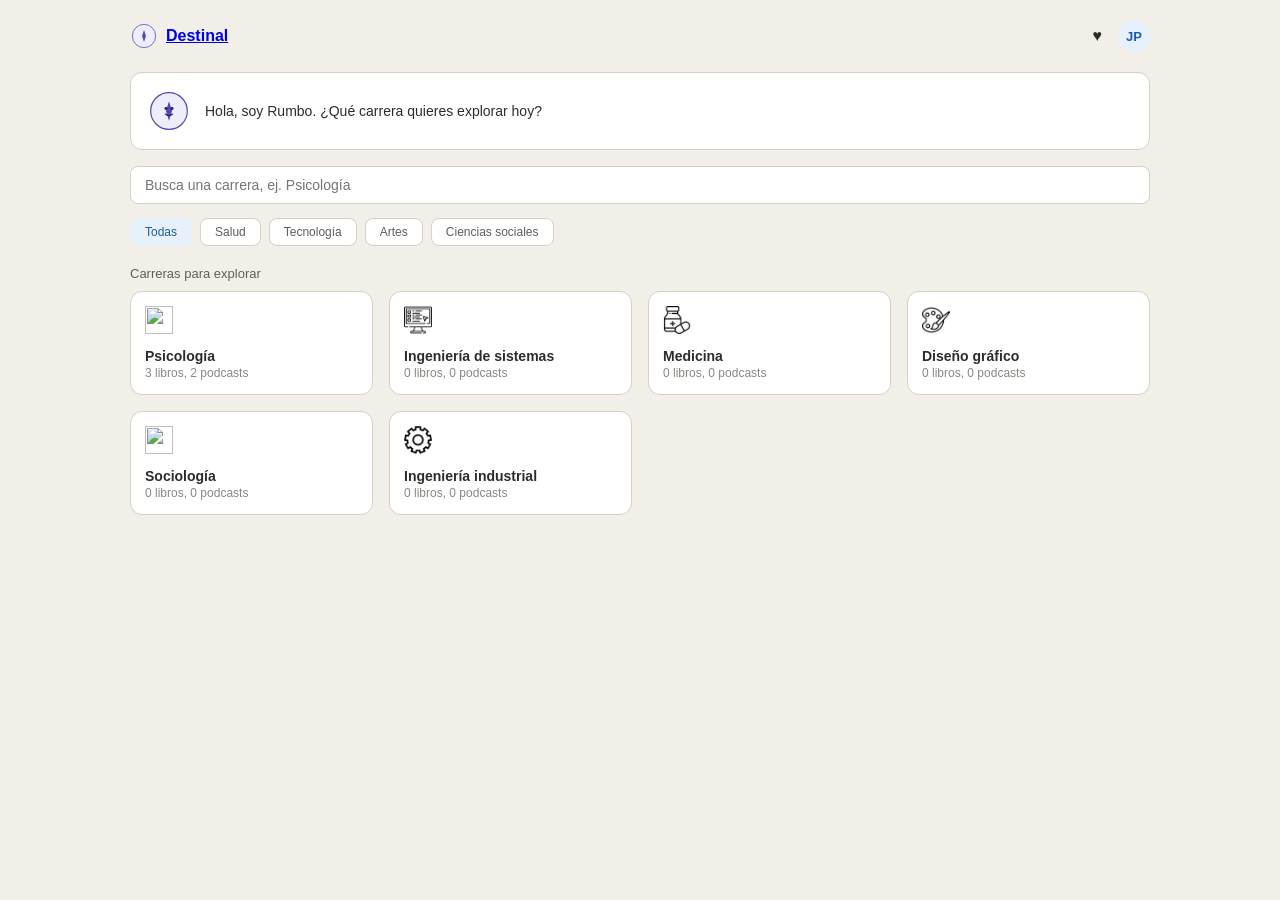
==== buscador.html @ 50611787 "Destinal First Version" ====
<!DOCTYPE html>
<html lang="es">
<head>
<meta charset="UTF-8">
<meta name="viewport" content="width=device-width, initial-scale=1.0">
<title>Destinal</title>
<link rel="stylesheet" href="style.css">
</head>
<body>

  <header class="topbar">
    <a href="index.html" class="brand">
      <svg width="28" height="28" viewBox="0 0 72 72">
        <circle cx="36" cy="36" r="30" fill="#EEEDFE" stroke="#534AB7" stroke-width="2"/>
        <polygon points="36,20 41,36 36,52 31,36" fill="#534AB7"/>
      </svg>
      <span class="brand-name">Destinal</span>
    </a>
    <div class="topbar-icons">
      <span title="Favoritas">♥</span>
      <div class="avatar">JP</div>
    </div>
  </header>

  <main class="container">

    <section class="rumbo-card">
      <svg width="44" height="44" viewBox="0 0 72 72">
        <circle cx="36" cy="36" r="30" fill="#EEEDFE" stroke="#534AB7" stroke-width="2"/>
        <polygon points="36,20 41,36 36,52 31,36" fill="#534AB7"/>
        <circle cx="31" cy="32" r="2.4" fill="#26215C"/>
        <circle cx="41" cy="32" r="2.4" fill="#26215C"/>
        <path d="M30 41 Q36 46 42 41" stroke="#26215C" stroke-width="2" fill="none" stroke-linecap="round"/>
      </svg>
      <p>Hola, soy Rumbo. ¿Qué carrera quieres explorar hoy?</p>
    </section>

    <div class="search-box">
      <input type="text" id="buscador" placeholder="Busca una carrera, ej. Psicología">
    </div>

    <div class="chips">
      <span class="chip chip-activo" data-cat="todas">Todas</span>
      <span class="chip" data-cat="salud">Salud</span>
      <span class="chip" data-cat="tecnologia">Tecnología</span>
      <span class="chip" data-cat="artes">Artes</span>
      <span class="chip" data-cat="sociales">Ciencias sociales</span>
    </div>

    <p class="section-label">Carreras para explorar</p>

    <div class="grid" id="grid-carreras"></div>

  </main>

  <script src="script.js"></script>
</body>
</html>
---- style.css ----
* {
  box-sizing: border-box;
}

body {
  margin: 0;
  font-family: -apple-system, "Segoe UI", Roboto, Arial, sans-serif;
  background: #F1EFE8;
  color: #2C2C2A;
}

.container {
  max-width: 1100px;
  margin: 0 auto;
  padding: 20px 40px 60px;
}

.topbar {
  max-width: 1100px;
  margin: 0 auto;
  display: flex;
  align-items: center;
  justify-content: space-between;
  padding: 20px 40px 0;
}

.brand {
  display: flex;
  align-items: center;
  gap: 8px;
}

.brand-name {
  font-size: 16px;
  font-weight: 600;
}

.topbar-icons {
  display: flex;
  align-items: center;
  gap: 16px;
}

.avatar {
  width: 32px;
  height: 32px;
  border-radius: 50%;
  background: #E6F1FB;
  color: #185FA5;
  display: flex;
  align-items: center;
  justify-content: center;
  font-size: 13px;
  font-weight: 600;
}

.rumbo-card {
  background: #FFFFFF;
  border: 1px solid #D3D1C7;
  border-radius: 12px;
  padding: 16px;
  display: flex;
  align-items: center;
  gap: 14px;
  margin-bottom: 16px;
}

.rumbo-card p {
  margin: 0;
  font-size: 14px;
}

.search-box {
  margin-bottom: 14px;
}

.search-box input {
  width: 100%;
  padding: 10px 14px;
  border-radius: 8px;
  border: 1px solid #D3D1C7;
  font-size: 14px;
}

.chips {
  display: flex;
  gap: 8px;
  flex-wrap: wrap;
  margin-bottom: 20px;
}

.chip {
  background: #FFFFFF;
  border: 1px solid #D3D1C7;
  color: #5F5E5A;
  font-size: 12px;
  padding: 6px 14px;
  border-radius: 8px;
  cursor: pointer;
}

.chip-activo {
  background: #E6F1FB;
  color: #185FA5;
  border-color: #E6F1FB;
}

.section-label {
  font-size: 13px;
  color: #5F5E5A;
  margin: 0 0 10px;
}

.grid {
  display: grid;
  grid-template-columns: repeat(auto-fill, minmax(220px, 1fr));
  gap: 16px;
}

.card {
  background: #FFFFFF;
  border: 1px solid #D3D1C7;
  border-radius: 12px;
  padding: 14px;
  cursor: pointer;
  transition: border-color 0.15s;
}

.card:hover {
  border-color: #888780;
}

.card-icono {
  width: 28px;
  height: 28px;
  object-fit: contain;
}

.card h3 {
  font-size: 14px;
  font-weight: 600;
  margin: 10px 0 2px;
}

.card p {
  font-size: 12px;
  color: #888780;
  margin: 0;
}

.bienvenida {
  min-height: 100vh;
  display: flex;
  flex-direction: column;
  align-items: center;
  justify-content: center;
  text-align: center;
  padding: 40px 20px;
}

.rumbo-grande {
  margin-bottom: 24px;
}

.bienvenida h1 {
  font-size: 26px;
  font-weight: 600;
  margin: 0 0 12px;
  color: #2C2C2A;
}

.subtitulo {
  font-size: 15px;
  color: #5F5E5A;
  max-width: 360px;
  line-height: 1.6;
  margin: 0 0 28px;
}

.boton-principal {
  background: #534AB7;
  color: #FFFFFF;
  font-size: 15px;
  font-weight: 600;
  padding: 14px 28px;
  border-radius: 10px;
  text-decoration: none;
  display: inline-block;
  transition: background 0.15s;
}

.boton-principal:hover {
  background: #3C3489;
}

.volver {
  display: inline-block;
  font-size: 13px;
  color: #5F5E5A;
  text-decoration: none;
  margin-bottom: 16px;
}

.ficha-hero {
  display: flex;
  align-items: flex-start;
  gap: 16px;
  margin-bottom: 24px;
}

.ficha-icono {
  width: 56px;
  height: 56px;
  object-fit: contain;
  flex-shrink: 0;
}

.ficha-hero h1 {
  font-size: 22px;
  margin: 0 0 8px;
}

.ficha-resumen {
  font-size: 14px;
  color: #5F5E5A;
  line-height: 1.6;
  margin: 0;
}

.ficha-bloque {
  background: #FFFFFF;
  border: 1px solid #D3D1C7;
  border-radius: 12px;
  padding: 18px;
  margin-bottom: 16px;
}

.ficha-bloque h2 {
  font-size: 15px;
  margin: 0 0 10px;
}

.ficha-bloque p {
  font-size: 14px;
  color: #5F5E5A;
  line-height: 1.6;
  margin: 0;
}

.vacio {
  font-style: italic;
  color: #A8A69E;
}

.lista-podcasts {
  display: grid;
  grid-template-columns: repeat(auto-fill, minmax(260px, 1fr));
  gap: 16px;
}

.tarjeta-podcast h3, .tarjeta-libro h3 {
  font-size: 13px;
  margin: 8px 0 4px;
}

.tarjeta-podcast p, .tarjeta-libro p {
  font-size: 12px;
}

.video-envoltura {
  position: relative;
  padding-bottom: 56%;
  height: 0;
  overflow: hidden;
  border-radius: 8px;
}

.video-envoltura iframe {
  position: absolute;
  top: 0;
  left: 0;
  width: 100%;
  height: 100%;
  border: 0;
}

.lista-libros {
  display: grid;
  grid-template-columns: repeat(auto-fill, minmax(220px, 1fr));
  gap: 16px;
}

.tarjeta-libro {
  background: #F1EFE8;
  border-radius: 8px;
  padding: 12px;
}

.libro-autor {
  font-size: 12px;
  color: #888780;
  font-style: italic;
}

.tarjeta-resena {
  background: #F1EFE8;
  border-radius: 8px;
  padding: 14px;
  margin-bottom: 10px;
}

.resena-texto {
  font-size: 13px;
  color: #2C2C2A;
  margin: 0 0 6px;
}

.resena-autor {
  font-size: 12px;
  color: #888780;
  margin: 0;
}

@media (max-width: 480px) {
  .ficha-hero {
    flex-direction: column;
    align-items: center;
    text-align: center;
  }
}

.menu-categorias {
  display: grid;
  grid-template-columns: repeat(auto-fill, minmax(180px, 1fr));
  gap: 14px;
  margin-top: 20px;
}

.casilla-categoria {
  background: #FFFFFF;
  border: 1px solid #D3D1C7;
  border-radius: 12px;
  padding: 20px 12px;
  display: flex;
  flex-direction: column;
  align-items: center;
  text-align: center;
  gap: 8px;
  cursor: pointer;
  transition: border-color 0.15s, transform 0.1s;
}

.casilla-categoria:hover {
  border-color: #534AB7;
  transform: translateY(-2px);
}

.casilla-icono {
  font-size: 26px;
}

.casilla-nombre {
  font-size: 13px;
  font-weight: 500;
  color: #2C2C2A;
}

.panel-categoria {
  margin-top: 20px;
}

.volver-menu {
  background: none;
  border: none;
  color: #534AB7;
  font-size: 13px;
  cursor: pointer;
  padding: 0;
  margin-bottom: 16px;
}

.panel-contenido h2 {
  font-size: 18px;
  margin: 0 0 14px;
}

.subtitulo-panel {
  font-size: 14px;
  margin: 16px 0 6px;
}

.tarjeta-famoso {
  background: #FFFFFF;
  border: 1px solid #D3D1C7;
  border-radius: 12px;
  padding: 16px;
  margin-bottom: 12px;
}

.tarjeta-famoso h3 {
  font-size: 15px;
  margin: 0 0 4px;
}

.tarjeta-famoso p {
  font-size: 13px;
  color: #5F5E5A;
  margin: 4px 0;
}

.resena-destacada {
  font-style: italic;
  color: #534AB7 !important;
}

.tarjeta-minijuego {
  background: #FFFFFF;
  border: 1px solid #D3D1C7;
  border-radius: 12px;
  padding: 18px;
  margin-bottom: 14px;
}

.tarjeta-minijuego h3 {
  font-size: 15px;
  margin: 0 0 8px;
}

.tarjeta-minijuego p {
  font-size: 13px;
  color: #5F5E5A;
}

.opciones-minijuego {
  display: flex;
  flex-direction: column;
  gap: 8px;
  margin: 12px 0;
}

.opcion-minijuego {
  background: #F1EFE8;
  border: 1px solid #D3D1C7;
  border-radius: 8px;
  padding: 10px 12px;
  font-size: 13px;
  text-align: left;
  cursor: pointer;
}

.opcion-minijuego:hover {
  border-color: #534AB7;
}

.resultado-minijuego {
  font-size: 13px;
  font-weight: 500;
  margin-top: 8px;
}

.grid-famosos {
  display: flex;
  flex-wrap: wrap;
  gap: 16px;
}

.tarjeta-famoso {
  background: #FFFFFF;
  border: 1px solid #D3D1C7;
  border-radius: 12px;
  padding: 14px;
  text-align: center;
  width: 180px;
}

.imagen-famoso {
  width: 100%;
  height: 220px;
  object-fit: cover;
  border-radius: 8px;
  margin-bottom: 10px;
}

.boton-conozcamos {
  background: #534AB7;
  color: #FFFFFF;
  border: none;
  border-radius: 8px;
  padding: 8px 16px;
  font-size: 13px;
  font-weight: 500;
  cursor: pointer;
  margin-top: 6px;
}

.boton-conozcamos:hover {
  background: #3C3489;
}

.info-famoso {
  text-align: left;
  margin-top: 12px;
}
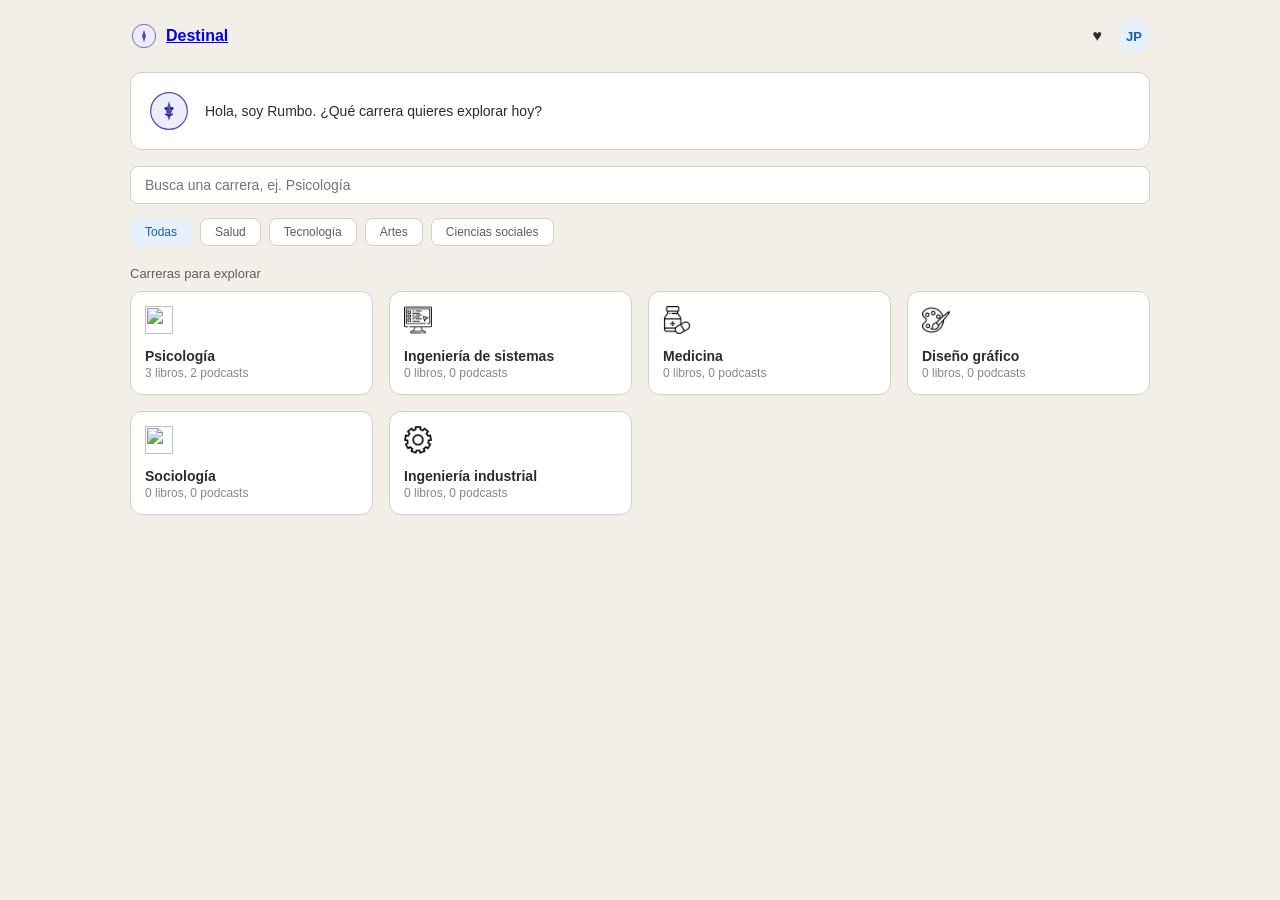
==== commit cc1236a0: "Added Google Analytics" ====
--- a/buscador.html
+++ b/buscador.html
@@ -1,6 +1,15 @@
 <!DOCTYPE html>
 <html lang="es">
 <head>
+<!-- Google tag (gtag.js) -->
+<script async src="https://www.googletagmanager.com/gtag/js?id=G-0WVG27QXDW"></script>
+<script>
+  window.dataLayer = window.dataLayer || [];
+  function gtag(){dataLayer.push(arguments);}
+  gtag('js', new Date());
+
+  gtag('config', 'G-0WVG27QXDW');
+</script>
 <meta charset="UTF-8">
 <meta name="viewport" content="width=device-width, initial-scale=1.0">
 <title>Destinal</title>
